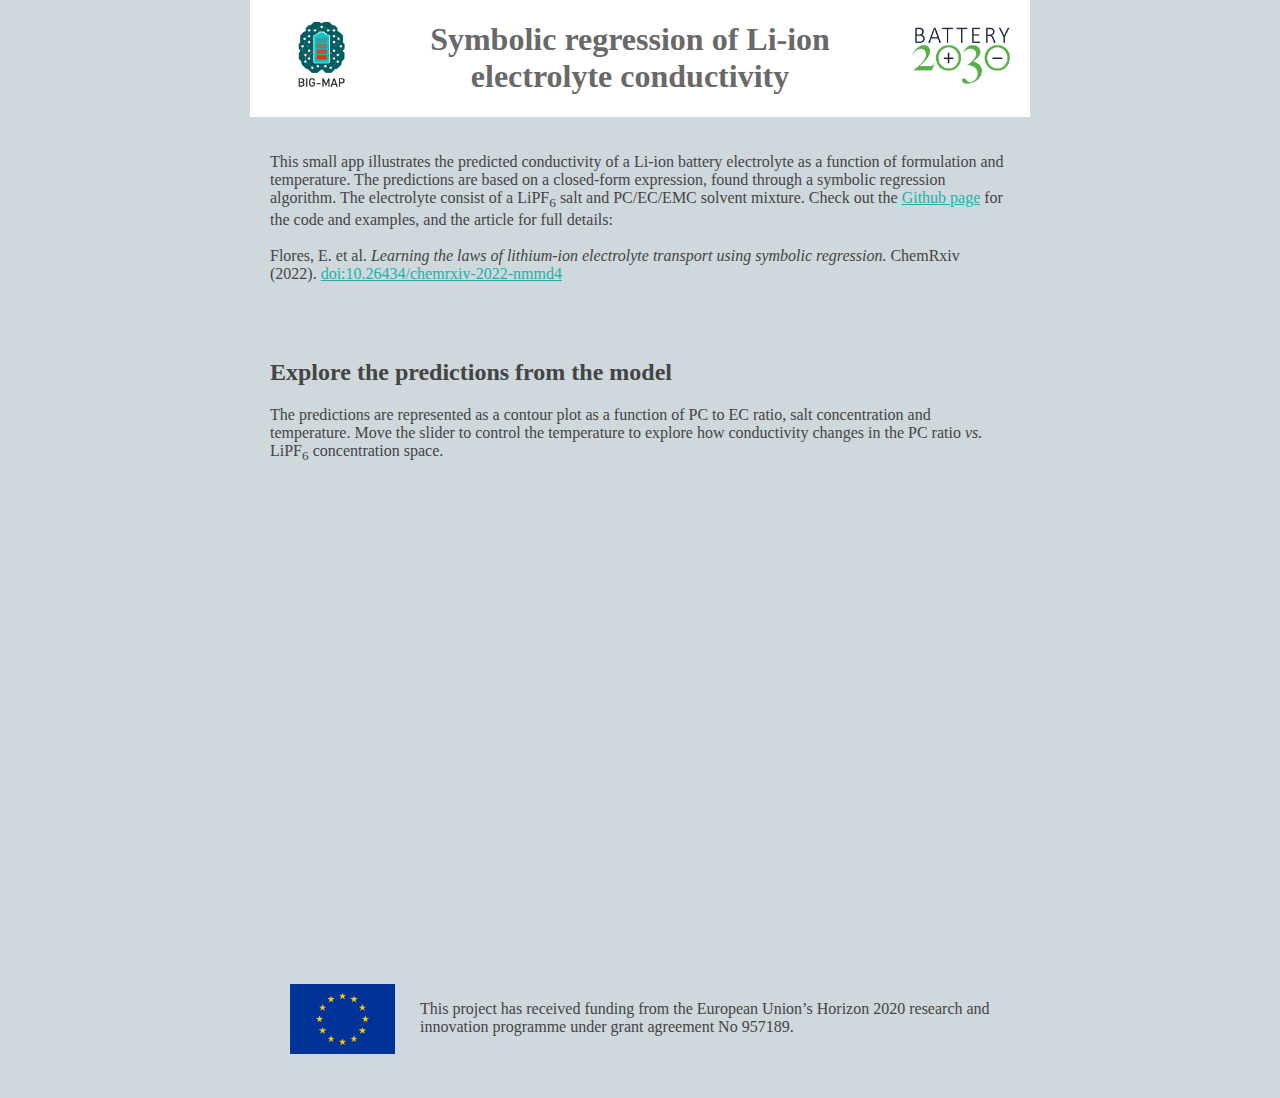
==== docs/index.html @ 8f7d3f7e "fixed bug with font in gh-pages" ====
<!-- See example https://github.com/fragos-playground/bokeh-pages-->

<!DOCTYPE html>
<html lang="en">


<head>
    <meta charset="utf-8">
    <meta name="description" content="My description">
    <meta name="viewport" content="width=device-width, initial-scale=1.0">
    <link rel="stylesheet" type="text/css" href="./static/style.css">
    <link rel="stylesheet" href="https://fonts.googleapis.com/css?family==Raleway">
    <style>
        body {font-family: 'Raleway';}
</style>

    <title>EFlores2022_SR</title>
</head>

<body>

    <div id="header"> 
        <div class="logos"> 
            <a href="/"><img alt="Logo" src="./static/logo_bigmap.png" height="70"></a>
        </div>
        <div class="title"> 
            <h1>Symbolic regression of Li-ion electrolyte conductivity</h1>
        </div>
        <div class="logos"> 
            <a href="/"><img alt="Logo" src="./static/logo_bt2030p.png" height="70"></a>
        </div>
    

    </div>


    <div class = "text-containers"> 
        <p>
            This small app illustrates the predicted conductivity of a Li-ion battery electrolyte as a function of formulation and temperature. 
            The predictions are based on a closed-form expression, found through a symbolic regression algorithm. The electrolyte consist of a 
            LiPF<sub>6</sub> salt and PC/EC/EMC solvent mixture. Check out the <a href="https://github.com/BIG-MAP/SR-electrolytes">Github page</a> 
            for the code and examples, and the article for full details:
            <br> <br>
            Flores, E. et al. <i>Learning the laws of lithium-ion electrolyte transport using symbolic regression.</i> ChemRxiv (2022). <a href=https://doi.org/10.26434/chemrxiv-2022-nmmd4>doi:10.26434/chemrxiv-2022-nmmd4</a>
        </p>
        
    </div>

    <div class="text-containers"> 
        
        <h2>Explore the predictions from the model</h2>
            <p>
                The predictions are represented as a contour plot as a function of PC to EC ratio, salt concentration and temperature. 
                Move the slider to control the temperature to explore how conductivity changes in the PC ratio <i>vs.</i> LiPF<sub>6</sub> concentration space.
            </p>

    <div id="plot">
        
            <embed 
            type="text/html" 
            src="./static/standalone_app.html"
            width="650"
            height="480"
            > </embed>
        
    </div>

 
    <div id="footer">  
        <div id="eu-logo">       
            <a href="/"><img alt="Logo" src="./static/EU_emblem.jpg" height="70"></a>
        </div>

        <div id = "text-container-akn"> 
            <p>This project has received funding from the European Union’s Horizon 2020 research and innovation programme under grant agreement No 957189.</p>
        </div>  
        
    </div>

    <header>
---- docs/static/style.css ----
h2, p {color: #444;
    text-align: left;}

    body {background: #CFD8DC; 
        margin: 0; padding: 0;
        display: table-cell;
        vertical-align: middle;}
    
    html {
            display: table;
            margin: auto;
        }
    
    a {color:lightseagreen }


#header {display: grid;
    grid-template-columns: 120px 500px 120px;
    grid-gap: 10px;
    background-color: #fff;
    color: #444}


.title {
    background-color: #fff;
    color: dimgrey;
    border-radius: 0px;
    padding: 0px;
    text-align: center;}

.logos {
    background-color: #fff;
    color: #fff;
    border-radius: 5px;
    padding: 20px;}

.text-containers {
        padding: 20px;
        width: 740px;
        text-align: justify;}

#plot {text-align:center;
}

#footer {display: grid;
    grid-template-columns: 120px 620px;
    grid-gap: 10px;
    color: #444}

#eu-logo {
        border-radius: 5px;
        padding: 20px;}

#text-container-akn {
    padding: 20px;
    width: 620px;
    text-align: justify;}
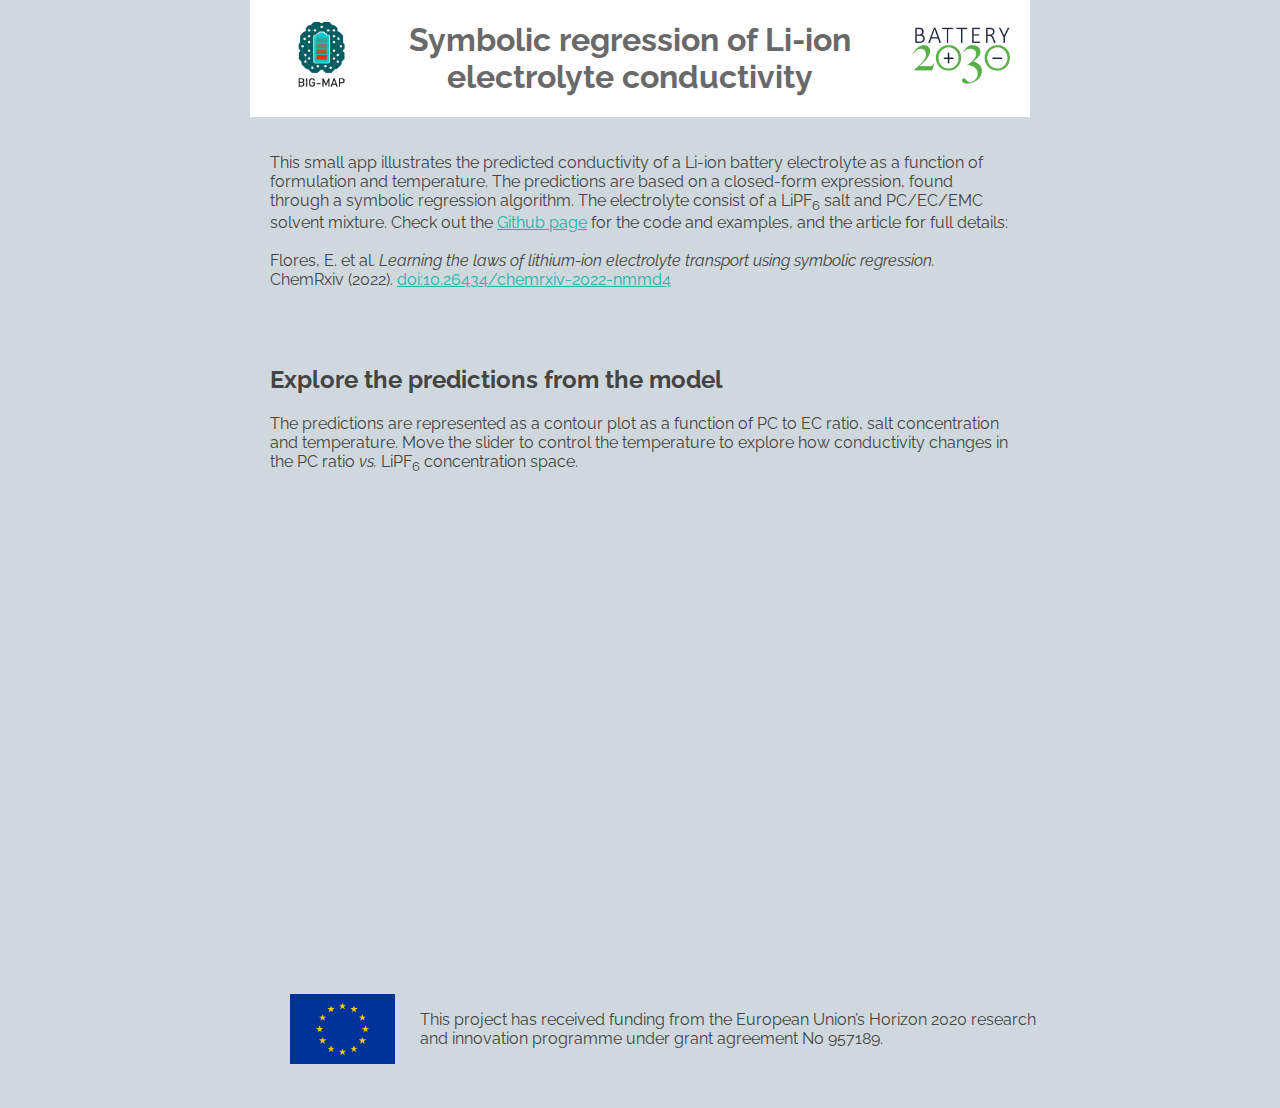
==== commit 3ef9c83c: "fixed bug with font index.html" ====
--- a/docs/index.html
+++ b/docs/index.html
@@ -8,11 +8,9 @@
     <meta charset="utf-8">
     <meta name="description" content="My description">
     <meta name="viewport" content="width=device-width, initial-scale=1.0">
+    <link rel="stylesheet" href="https://fonts.googleapis.com/css?family=Raleway">
     <link rel="stylesheet" type="text/css" href="./static/style.css">
-    <link rel="stylesheet" href="https://fonts.googleapis.com/css?family==Raleway">
-    <style>
-        body {font-family: 'Raleway';}
-</style>
+    
 
     <title>EFlores2022_SR</title>
 </head>
--- a/docs/static/style.css
+++ b/docs/static/style.css
@@ -1,18 +1,18 @@
+   
+html {display: table;
+        margin: auto;}
+    
+body {background: #CFD8DC; 
+    margin: 0; padding: 0;
+    display: table-cell;
+    vertical-align: middle;
+    font-family: "Raleway", sans-serif;}
+
 
 h2, p {color: #444;
     text-align: left;}
 
-    body {background: #CFD8DC; 
-        margin: 0; padding: 0;
-        display: table-cell;
-        vertical-align: middle;}
-    
-    html {
-            display: table;
-            margin: auto;
-        }
-    
-    a {color:lightseagreen }
+a {color:lightseagreen }
 
 
 #header {display: grid;
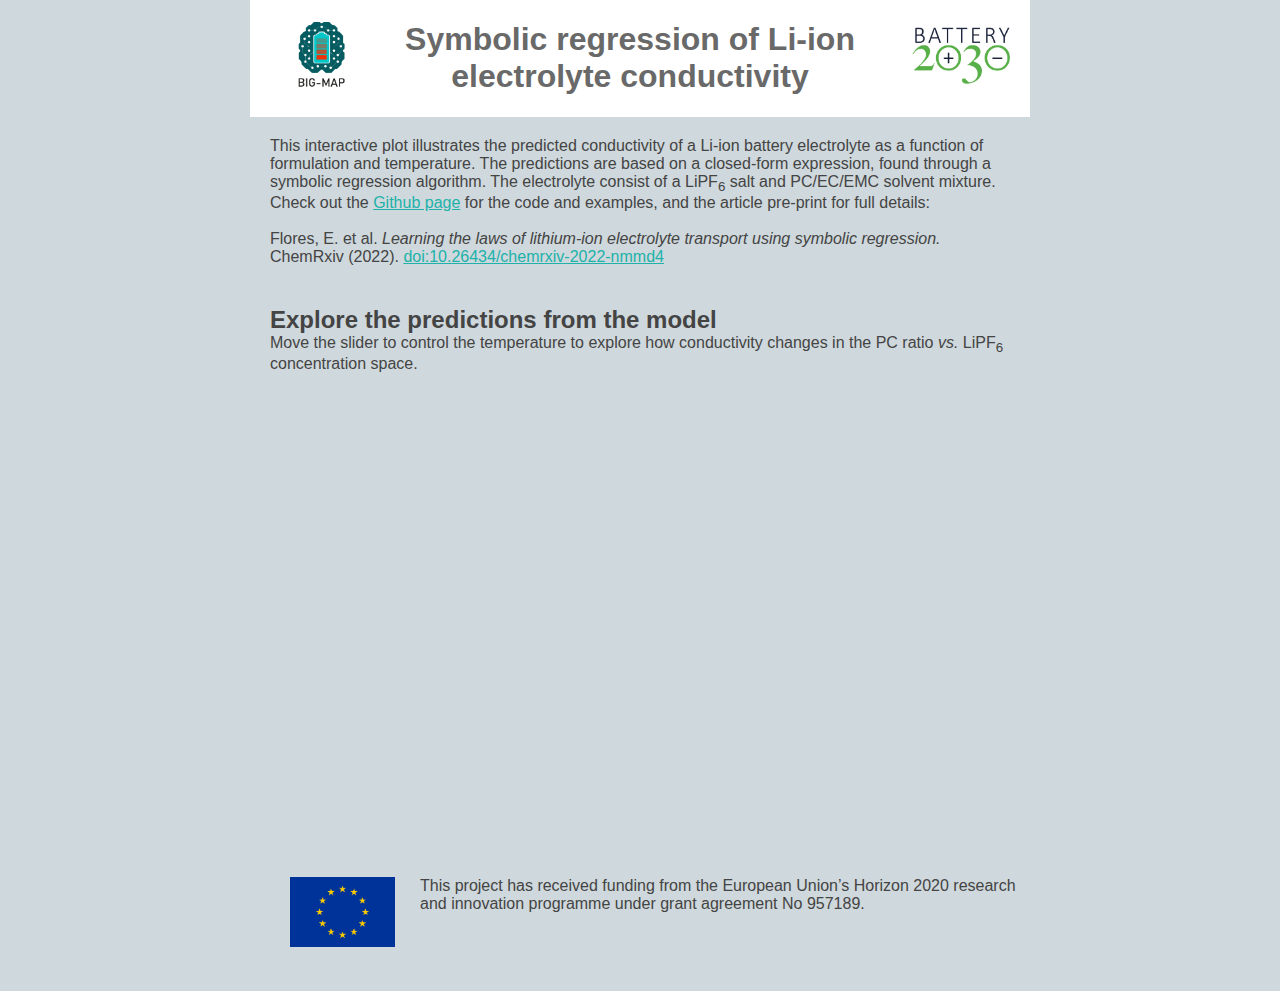
==== commit a08828df: "updated gh-pages text" ====
--- a/docs/index.html
+++ b/docs/index.html
@@ -8,9 +8,7 @@
     <meta charset="utf-8">
     <meta name="description" content="My description">
     <meta name="viewport" content="width=device-width, initial-scale=1.0">
-    <link rel="stylesheet" href="https://fonts.googleapis.com/css?family=Raleway">
     <link rel="stylesheet" type="text/css" href="./static/style.css">
-    
 
     <title>EFlores2022_SR</title>
 </head>
@@ -34,10 +32,10 @@
 
     <div class = "text-containers"> 
         <p>
-            This small app illustrates the predicted conductivity of a Li-ion battery electrolyte as a function of formulation and temperature. 
+            This interactive plot illustrates the predicted conductivity of a Li-ion battery electrolyte as a function of formulation and temperature. 
             The predictions are based on a closed-form expression, found through a symbolic regression algorithm. The electrolyte consist of a 
             LiPF<sub>6</sub> salt and PC/EC/EMC solvent mixture. Check out the <a href="https://github.com/BIG-MAP/SR-electrolytes">Github page</a> 
-            for the code and examples, and the article for full details:
+            for the code and examples, and the article pre-print for full details:
             <br> <br>
             Flores, E. et al. <i>Learning the laws of lithium-ion electrolyte transport using symbolic regression.</i> ChemRxiv (2022). <a href=https://doi.org/10.26434/chemrxiv-2022-nmmd4>doi:10.26434/chemrxiv-2022-nmmd4</a>
         </p>
@@ -48,7 +46,6 @@
         
         <h2>Explore the predictions from the model</h2>
             <p>
-                The predictions are represented as a contour plot as a function of PC to EC ratio, salt concentration and temperature. 
                 Move the slider to control the temperature to explore how conductivity changes in the PC ratio <i>vs.</i> LiPF<sub>6</sub> concentration space.
             </p>
 
--- a/docs/static/style.css
+++ b/docs/static/style.css
@@ -10,7 +10,8 @@
 
 
 h2, p {color: #444;
-    text-align: left;}
+    text-align: left;
+   margin: 0;}
 
 a {color:lightseagreen }
 
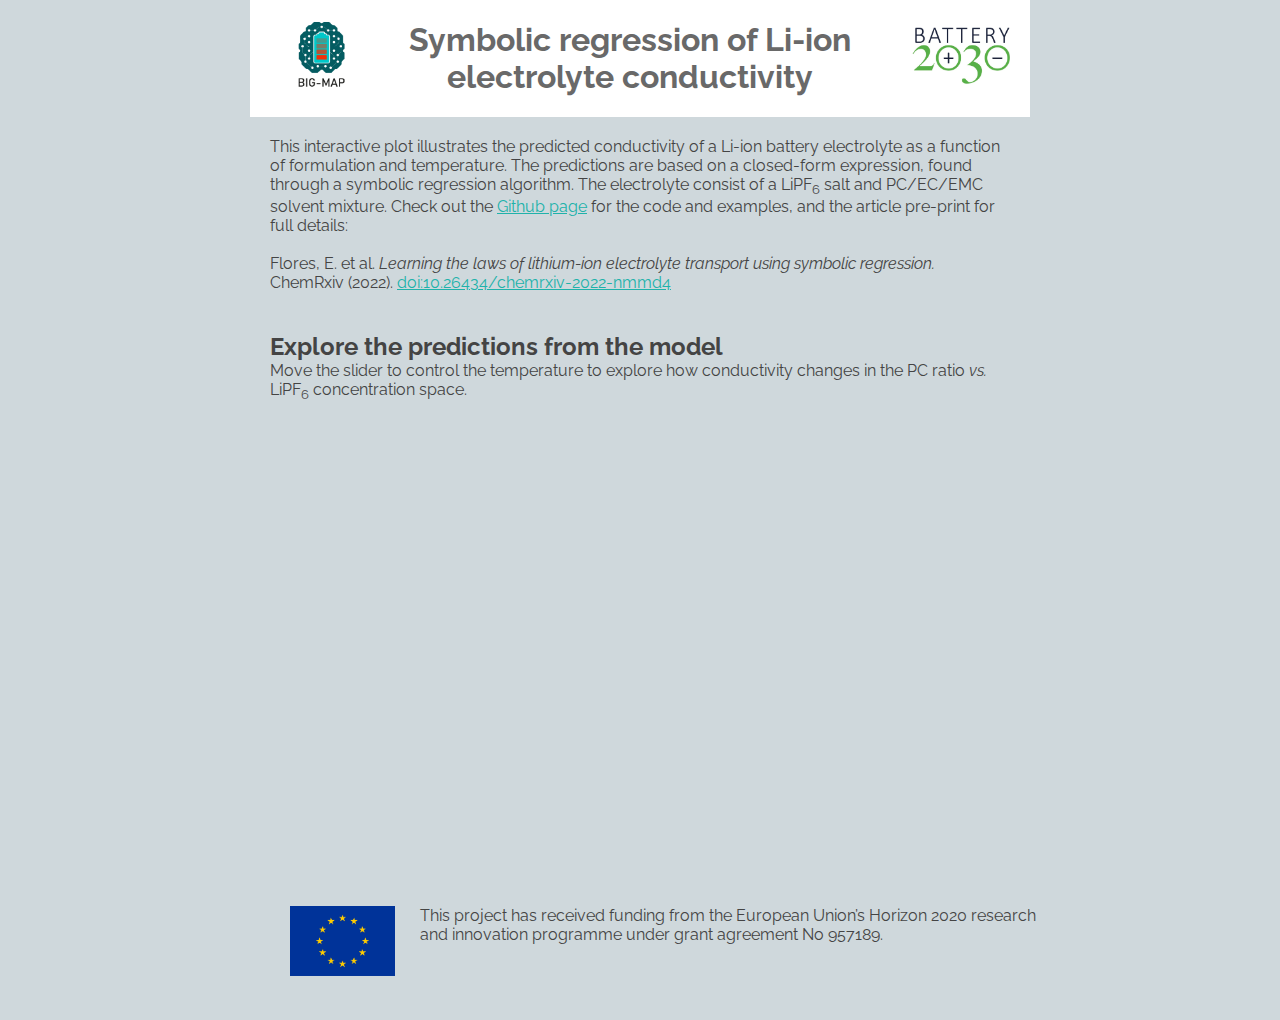
==== commit 450cc8c8: "Merge branch 'main' of https://github.com/BIG-MAP/SR-electrolytes into main" ====
--- a/docs/index.html
+++ b/docs/index.html
@@ -8,7 +8,9 @@
     <meta charset="utf-8">
     <meta name="description" content="My description">
     <meta name="viewport" content="width=device-width, initial-scale=1.0">
+    <link rel="stylesheet" href="https://fonts.googleapis.com/css?family=Raleway">
     <link rel="stylesheet" type="text/css" href="./static/style.css">
+    
 
     <title>EFlores2022_SR</title>
 </head>
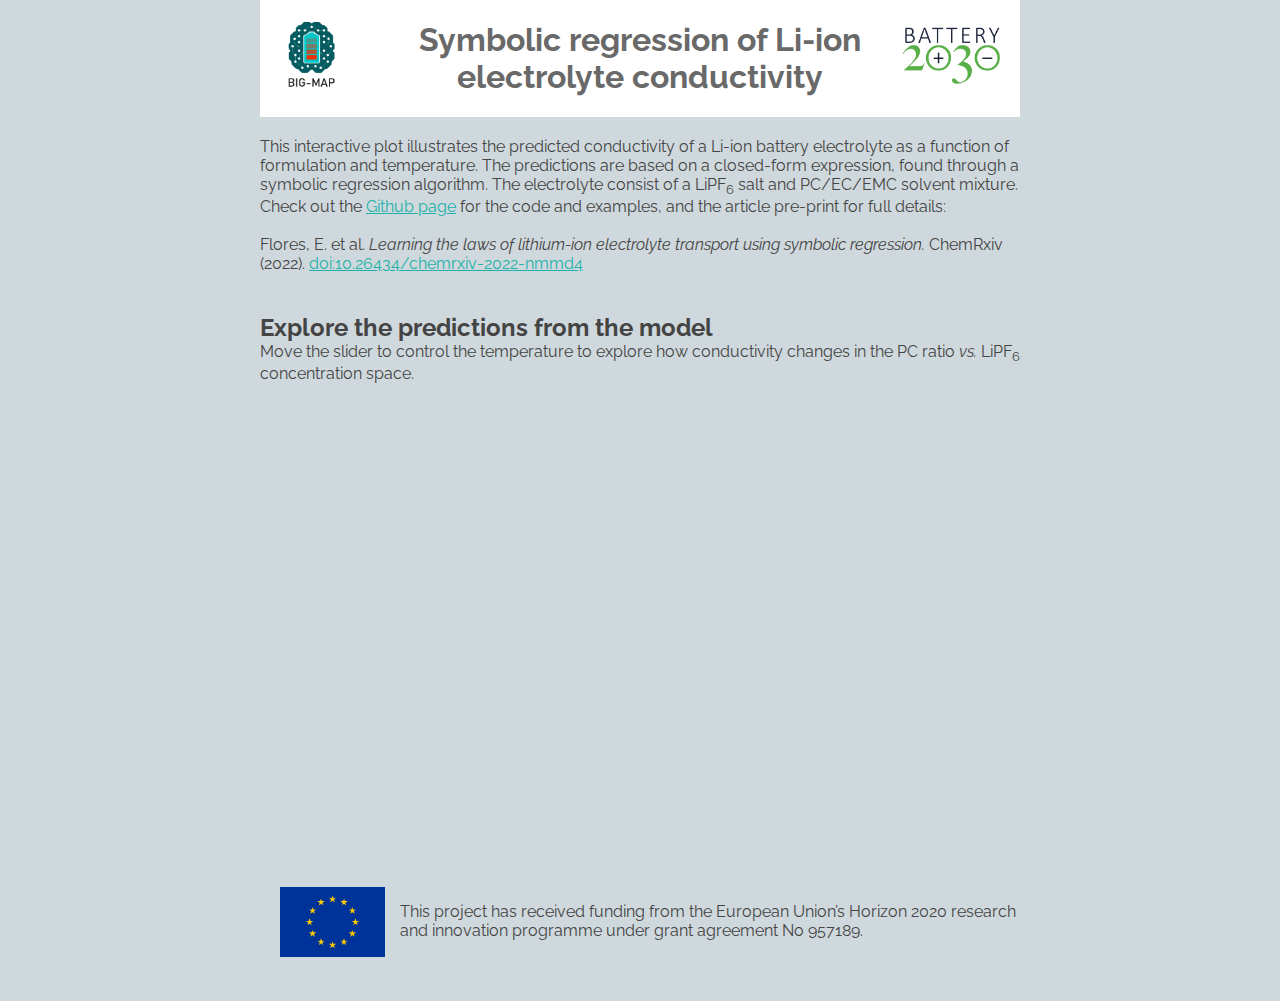
==== commit 0aa2a343: "add bigmap and battery2030 hyperlinks in gh-pages" ====
--- a/docs/index.html
+++ b/docs/index.html
@@ -19,13 +19,13 @@
 
     <div id="header"> 
         <div class="logos"> 
-            <a href="/"><img alt="Logo" src="./static/logo_bigmap.png" height="70"></a>
+            <a href="https://www.big-map.eu/BIG-MAP"><img alt="Logo" src="./static/logo_bigmap.png" height="70"></a>
         </div>
         <div class="title"> 
             <h1>Symbolic regression of Li-ion electrolyte conductivity</h1>
         </div>
         <div class="logos"> 
-            <a href="/"><img alt="Logo" src="./static/logo_bt2030p.png" height="70"></a>
+            <a href="https://battery2030.eu/"><img alt="Logo" src="./static/logo_bt2030p.png" height="70"></a>
         </div>
     
 
@@ -65,7 +65,7 @@
  
     <div id="footer">  
         <div id="eu-logo">       
-            <a href="/"><img alt="Logo" src="./static/EU_emblem.jpg" height="70"></a>
+            <img alt="Logo" src="./static/EU_emblem.jpg" height="70">
         </div>
 
         <div id = "text-container-akn"> 
--- a/docs/static/style.css
+++ b/docs/static/style.css
@@ -34,11 +34,11 @@
     background-color: #fff;
     color: #fff;
     border-radius: 5px;
-    padding: 20px;}
+    padding: 20px 0px;}
 
 .text-containers {
-        padding: 20px;
-        width: 740px;
+        padding: 20px 0px;
+        width: 760px;
         text-align: justify;}
 
 #plot {text-align:center;
@@ -54,7 +54,7 @@
         padding: 20px;}
 
 #text-container-akn {
-    padding: 20px;
+    padding: 35px 10px;
     width: 620px;
     text-align: justify;}
 
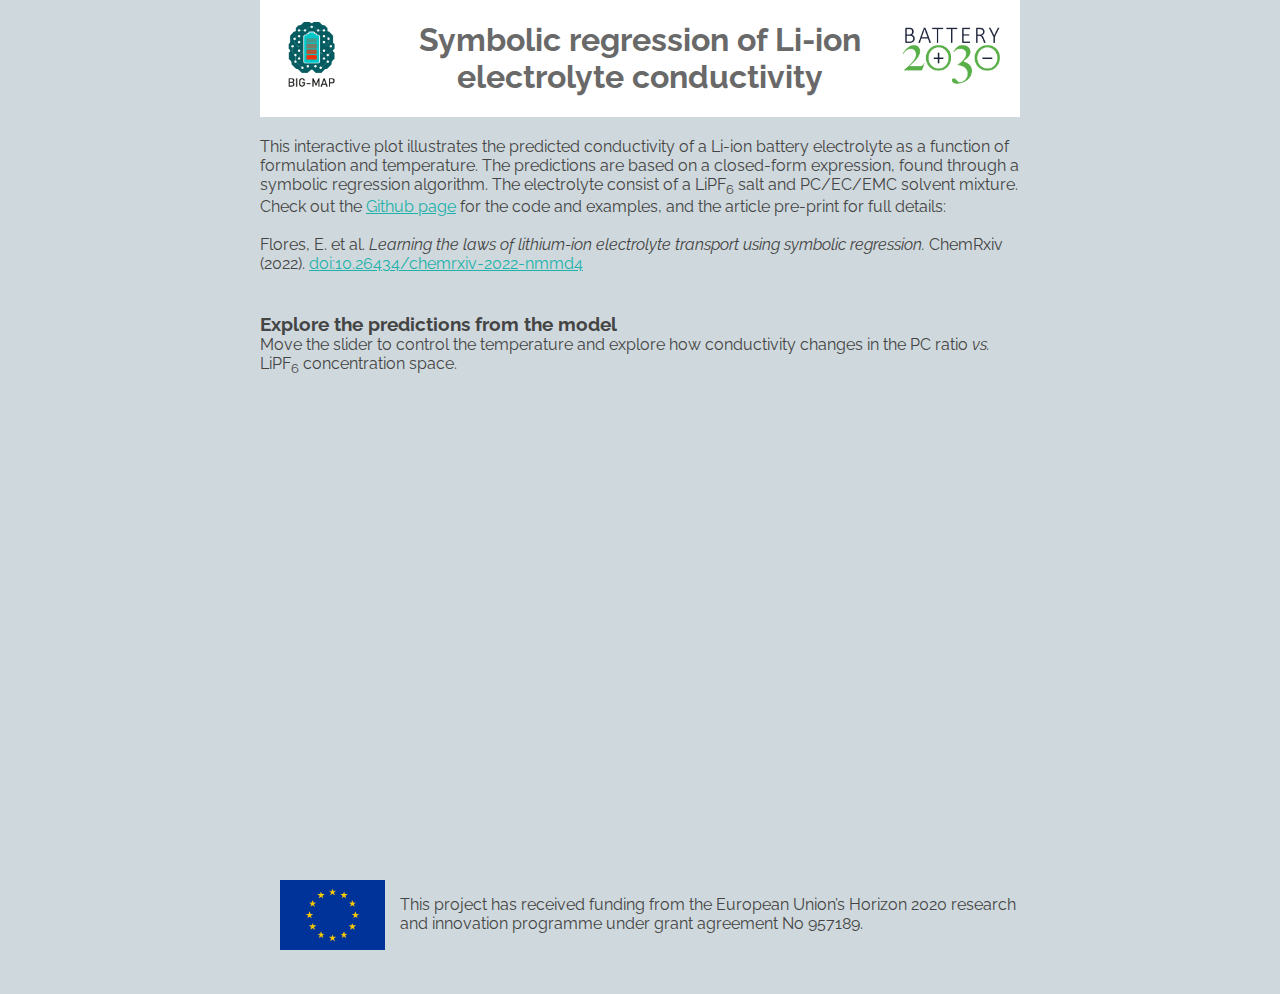
==== commit 813b4e83: "minor edits to text in index.html" ====
--- a/docs/index.html
+++ b/docs/index.html
@@ -46,9 +46,9 @@
 
     <div class="text-containers"> 
         
-        <h2>Explore the predictions from the model</h2>
+        <h3>Explore the predictions from the model</h3>
             <p>
-                Move the slider to control the temperature to explore how conductivity changes in the PC ratio <i>vs.</i> LiPF<sub>6</sub> concentration space.
+                Move the slider to control the temperature and explore how conductivity changes in the PC ratio <i>vs.</i> LiPF<sub>6</sub> concentration space.
             </p>
 
     <div id="plot">
--- a/docs/static/style.css
+++ b/docs/static/style.css
@@ -9,7 +9,7 @@
     font-family: "Raleway", sans-serif;}
 
 
-h2, p {color: #444;
+h3, p {color: #444;
     text-align: left;
    margin: 0;}
 
